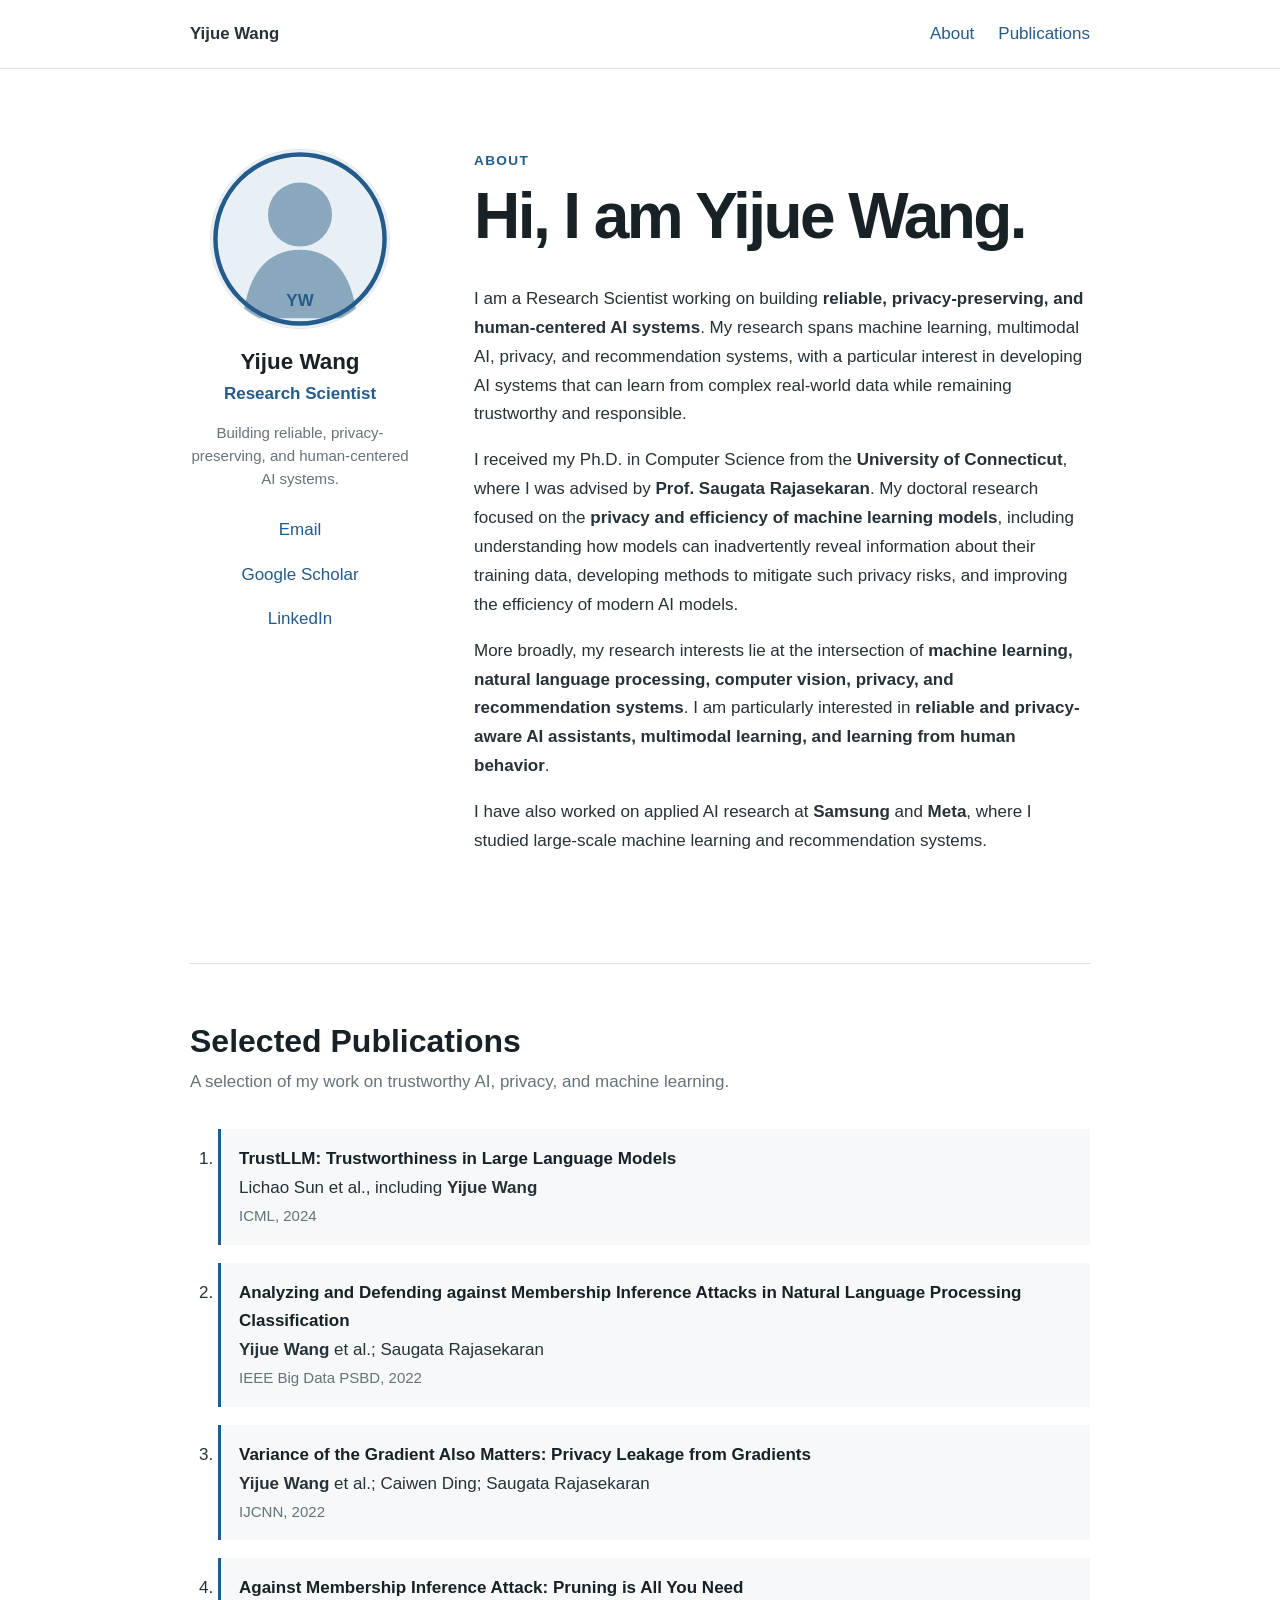
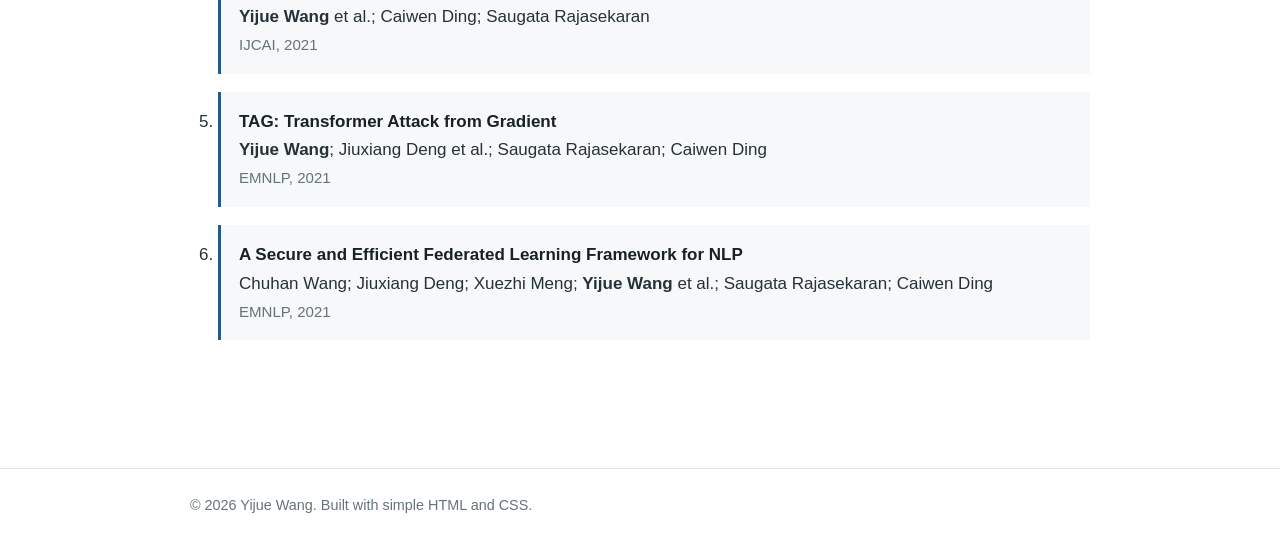
==== academic-personal-page/index.html @ f13781ad "Add files via upload" ====
<!DOCTYPE html>
<html lang="en">
<head>
  <meta charset="UTF-8">
  <meta name="viewport" content="width=device-width, initial-scale=1.0">
  <meta name="description" content="Yijue Wang - Research Scientist in reliable, privacy-preserving, and human-centered AI.">
  <title>Yijue Wang | Research Scientist</title>
  <link rel="stylesheet" href="style.css">
</head>
<body>
  <header class="site-header">
    <nav class="container" aria-label="Main navigation">
      <a class="site-name" href="#about">Yijue Wang</a>
      <div class="nav-links">
        <a href="#about">About</a>
        <a href="#publications">Publications</a>
      </div>
    </nav>
  </header>

  <main class="container">
    <section id="about" class="profile-layout">
      <aside class="profile-sidebar" aria-label="Profile information">
        <!-- Replace images/profile-placeholder.svg with your own photo file. -->
        <img
          class="profile-photo"
          src="images/profile-placeholder.svg"
          alt="Profile placeholder for Yijue Wang"
        >
        <h2 class="profile-name">Yijue Wang</h2>
        <p class="profile-role">Research Scientist</p>
        <p class="short-bio">
          Building reliable, privacy-preserving, and human-centered AI systems.
        </p>

        <div class="sidebar-links" aria-label="Profile links">
          <!-- Replace the two placeholder profile URLs below with your own. -->
          <a href="mailto:wyjstc@gmail.com">Email</a>
          <a href="https://scholar.google.com/" target="_blank" rel="noopener noreferrer">Google Scholar</a>
          <a href="https://www.linkedin.com/" target="_blank" rel="noopener noreferrer">LinkedIn</a>
        </div>
      </aside>

      <div class="about">
        <p class="eyebrow">About</p>
        <h1>Hi, I am Yijue Wang.</h1>

      <p>
        I am a Research Scientist working on building <strong>reliable,
        privacy-preserving, and human-centered AI systems</strong>. My research
        spans machine learning, multimodal AI, privacy, and recommendation
        systems, with a particular interest in developing AI systems that can
        learn from complex real-world data while remaining trustworthy and
        responsible.
      </p>

      <p>
        I received my Ph.D. in Computer Science from the
        <strong>University of Connecticut</strong>, where I was advised by
        <strong>Prof. Saugata Rajasekaran</strong>. My doctoral research focused
        on the <strong>privacy and efficiency of machine learning models</strong>,
        including understanding how models can inadvertently reveal information
        about their training data, developing methods to mitigate such privacy
        risks, and improving the efficiency of modern AI models.
      </p>

      <p>
        More broadly, my research interests lie at the intersection of
        <strong>machine learning, natural language processing, computer vision,
        privacy, and recommendation systems</strong>. I am particularly
        interested in <strong>reliable and privacy-aware AI assistants,
        multimodal learning, and learning from human behavior</strong>.
      </p>

      <p>
        I have also worked on applied AI research at <strong>Samsung</strong>
        and <strong>Meta</strong>, where I studied large-scale machine learning
        and recommendation systems.
      </p>

      </div>
    </section>

    <section id="publications" class="publications">
      <h2>Selected Publications</h2>
      <p class="section-intro">
        A selection of my work on trustworthy AI, privacy, and machine learning.
      </p>

      <ol class="publication-list">
        <li>
          <p class="paper-title">TrustLLM: Trustworthiness in Large Language Models</p>
          <p>Lichao Sun et al., including <strong>Yijue Wang</strong></p>
          <p class="venue">ICML, 2024</p>
        </li>
        <li>
          <p class="paper-title">Analyzing and Defending against Membership Inference Attacks in Natural Language Processing Classification</p>
          <p><strong>Yijue Wang</strong> et al.; Saugata Rajasekaran</p>
          <p class="venue">IEEE Big Data PSBD, 2022</p>
        </li>
        <li>
          <p class="paper-title">Variance of the Gradient Also Matters: Privacy Leakage from Gradients</p>
          <p><strong>Yijue Wang</strong> et al.; Caiwen Ding; Saugata Rajasekaran</p>
          <p class="venue">IJCNN, 2022</p>
        </li>
        <li>
          <p class="paper-title">Against Membership Inference Attack: Pruning is All You Need</p>
          <p><strong>Yijue Wang</strong> et al.; Caiwen Ding; Saugata Rajasekaran</p>
          <p class="venue">IJCAI, 2021</p>
        </li>
        <li>
          <p class="paper-title">TAG: Transformer Attack from Gradient</p>
          <p><strong>Yijue Wang</strong>; Jiuxiang Deng et al.; Saugata Rajasekaran; Caiwen Ding</p>
          <p class="venue">EMNLP, 2021</p>
        </li>
        <li>
          <p class="paper-title">A Secure and Efficient Federated Learning Framework for NLP</p>
          <p>Chuhan Wang; Jiuxiang Deng; Xuezhi Meng; <strong>Yijue Wang</strong> et al.; Saugata Rajasekaran; Caiwen Ding</p>
          <p class="venue">EMNLP, 2021</p>
        </li>
      </ol>
    </section>
  </main>

  <footer>
    <div class="container">
      <p>&copy; 2026 Yijue Wang. Built with simple HTML and CSS.</p>
    </div>
  </footer>
</body>
</html>
---- academic-personal-page/style.css ----
:root {
  --background: #ffffff;
  --text: #263238;
  --muted: #65737a;
  --accent: #245b8a;
  --line: #dce3e7;
  --soft-background: #f6f8f9;
}

* {
  box-sizing: border-box;
}

html {
  scroll-behavior: smooth;
}

body {
  margin: 0;
  background: var(--background);
  color: var(--text);
  font-family: Arial, Helvetica, sans-serif;
  font-size: 17px;
  line-height: 1.7;
}

.container {
  width: min(900px, calc(100% - 40px));
  margin: 0 auto;
}

.site-header {
  position: sticky;
  top: 0;
  z-index: 10;
  background: rgba(255, 255, 255, 0.96);
  border-bottom: 1px solid var(--line);
}

nav {
  display: flex;
  align-items: center;
  justify-content: space-between;
  min-height: 68px;
}

a {
  color: var(--accent);
  text-decoration: none;
}

a:hover,
a:focus {
  text-decoration: underline;
}

.site-name {
  color: var(--text);
  font-size: 1.05rem;
  font-weight: 700;
}

.nav-links {
  display: flex;
  gap: 24px;
}

main {
  padding: 80px 0 40px;
}

section {
  scroll-margin-top: 95px;
}

.profile-layout {
  display: grid;
  grid-template-columns: 220px minmax(0, 1fr);
  gap: 64px;
  align-items: start;
}

.profile-sidebar {
  position: sticky;
  top: 105px;
  text-align: center;
}

.profile-photo {
  display: block;
  width: 180px;
  height: 180px;
  margin: 0 auto 20px;
  object-fit: cover;
  border: 1px solid var(--line);
  border-radius: 50%;
}

.profile-name {
  margin: 0;
  font-size: 1.4rem;
}

.profile-role {
  margin: 4px 0 12px;
  color: var(--accent);
  font-weight: 700;
}

.short-bio {
  margin: 0;
  color: var(--muted);
  font-size: 0.94rem;
  line-height: 1.55;
}

.sidebar-links {
  display: flex;
  flex-direction: column;
  gap: 6px;
  margin-top: 20px;
}

.sidebar-links a {
  padding: 5px;
}

.about {
  min-width: 0;
}

.eyebrow {
  margin: 0 0 6px;
  color: var(--accent);
  font-size: 0.85rem;
  font-weight: 700;
  letter-spacing: 0.1em;
  text-transform: uppercase;
}

h1,
h2 {
  color: #172126;
  line-height: 1.2;
}

h1 {
  margin: 0 0 30px;
  font-size: clamp(2.2rem, 7vw, 4rem);
  letter-spacing: -0.04em;
}

h2 {
  margin: 0;
  font-size: 2rem;
}

.publications {
  margin-top: 90px;
  padding-top: 58px;
  border-top: 1px solid var(--line);
}

.section-intro {
  margin: 8px 0 32px;
  color: var(--muted);
}

.publication-list {
  margin: 0;
  padding-left: 28px;
}

.publication-list li {
  margin-bottom: 18px;
  padding: 16px 18px;
  background: var(--soft-background);
  border-left: 3px solid var(--accent);
}

.publication-list p {
  margin: 0;
}

.paper-title {
  color: #172126;
  font-weight: 700;
}

.venue {
  color: var(--muted);
  font-size: 0.94rem;
}

footer {
  margin-top: 70px;
  padding: 24px 0;
  color: var(--muted);
  font-size: 0.9rem;
  border-top: 1px solid var(--line);
}

footer p {
  margin: 0;
}

@media (max-width: 600px) {
  body {
    font-size: 16px;
  }

  nav {
    align-items: flex-start;
    flex-direction: column;
    justify-content: center;
    gap: 2px;
    padding: 10px 0;
  }

  .nav-links {
    gap: 18px;
  }

  main {
    padding-top: 55px;
  }

  .profile-layout {
    grid-template-columns: 1fr;
    gap: 48px;
  }

  .profile-sidebar {
    position: static;
  }

  .sidebar-links {
    flex-direction: row;
    flex-wrap: wrap;
    justify-content: center;
    gap: 12px;
  }
}
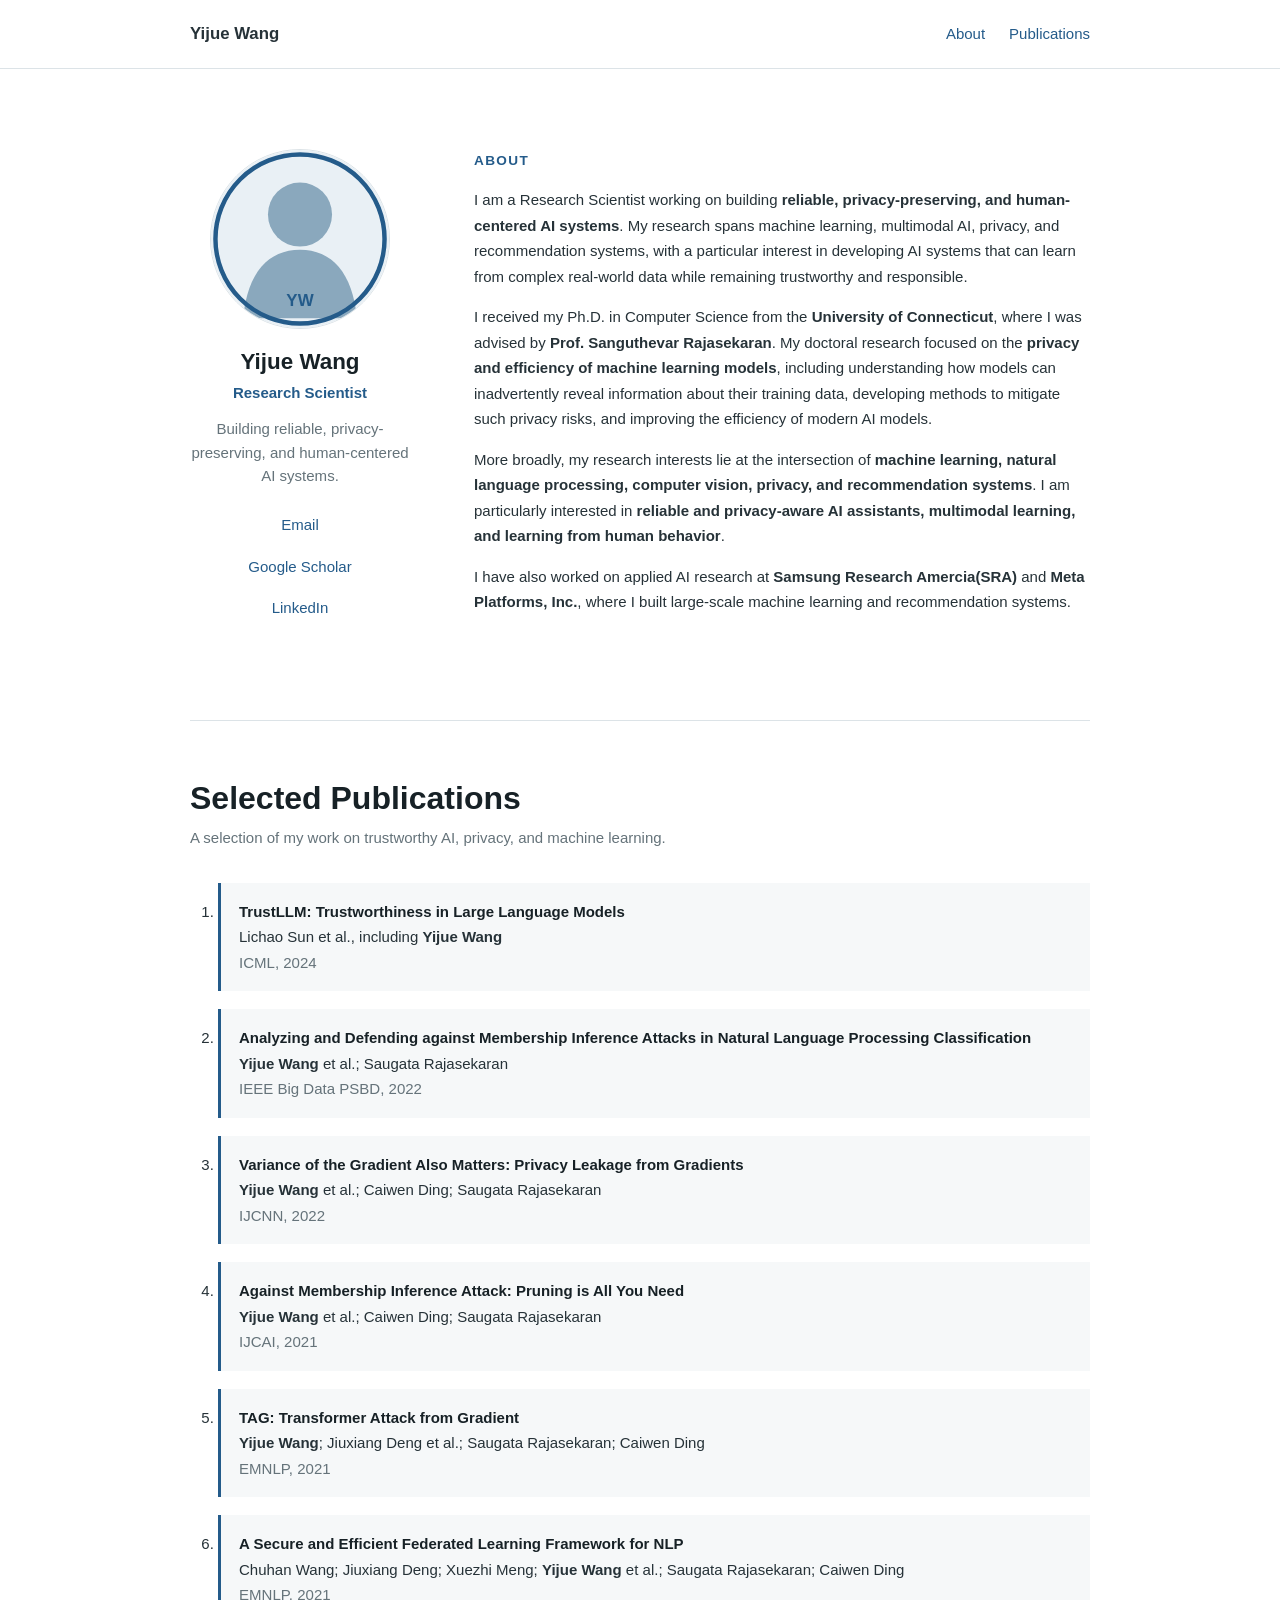
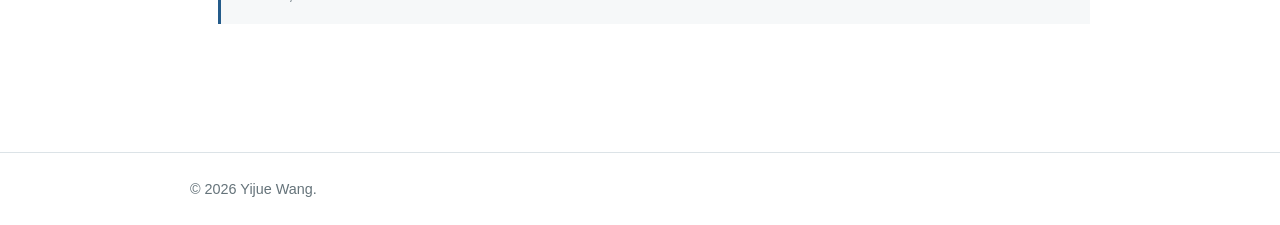
==== commit eb864493: "#" ====
--- a/academic-personal-page/index.html
+++ b/academic-personal-page/index.html
@@ -43,7 +43,6 @@
 
       <div class="about">
         <p class="eyebrow">About</p>
-        <h1>Hi, I am Yijue Wang.</h1>
 
       <p>
         I am a Research Scientist working on building <strong>reliable,
@@ -57,7 +56,7 @@
       <p>
         I received my Ph.D. in Computer Science from the
         <strong>University of Connecticut</strong>, where I was advised by
-        <strong>Prof. Saugata Rajasekaran</strong>. My doctoral research focused
+        <strong>Prof. Sanguthevar Rajasekaran</strong>. My doctoral research focused
         on the <strong>privacy and efficiency of machine learning models</strong>,
         including understanding how models can inadvertently reveal information
         about their training data, developing methods to mitigate such privacy
@@ -73,8 +72,8 @@
       </p>
 
       <p>
-        I have also worked on applied AI research at <strong>Samsung</strong>
-        and <strong>Meta</strong>, where I studied large-scale machine learning
+        I have also worked on applied AI research at <strong>Samsung Research Amercia(SRA)</strong>
+        and <strong>Meta Platforms, Inc.</strong>, where I built large-scale machine learning
         and recommendation systems.
       </p>
 
@@ -124,7 +123,7 @@
 
   <footer>
     <div class="container">
-      <p>&copy; 2026 Yijue Wang. Built with simple HTML and CSS.</p>
+      <p>&copy; 2026 Yijue Wang.</p>
     </div>
   </footer>
 </body>
--- a/academic-personal-page/style.css
+++ b/academic-personal-page/style.css
@@ -20,7 +20,7 @@
   background: var(--background);
   color: var(--text);
   font-family: Arial, Helvetica, sans-serif;
-  font-size: 17px;
+  font-size: 15px;
   line-height: 1.7;
 }
 
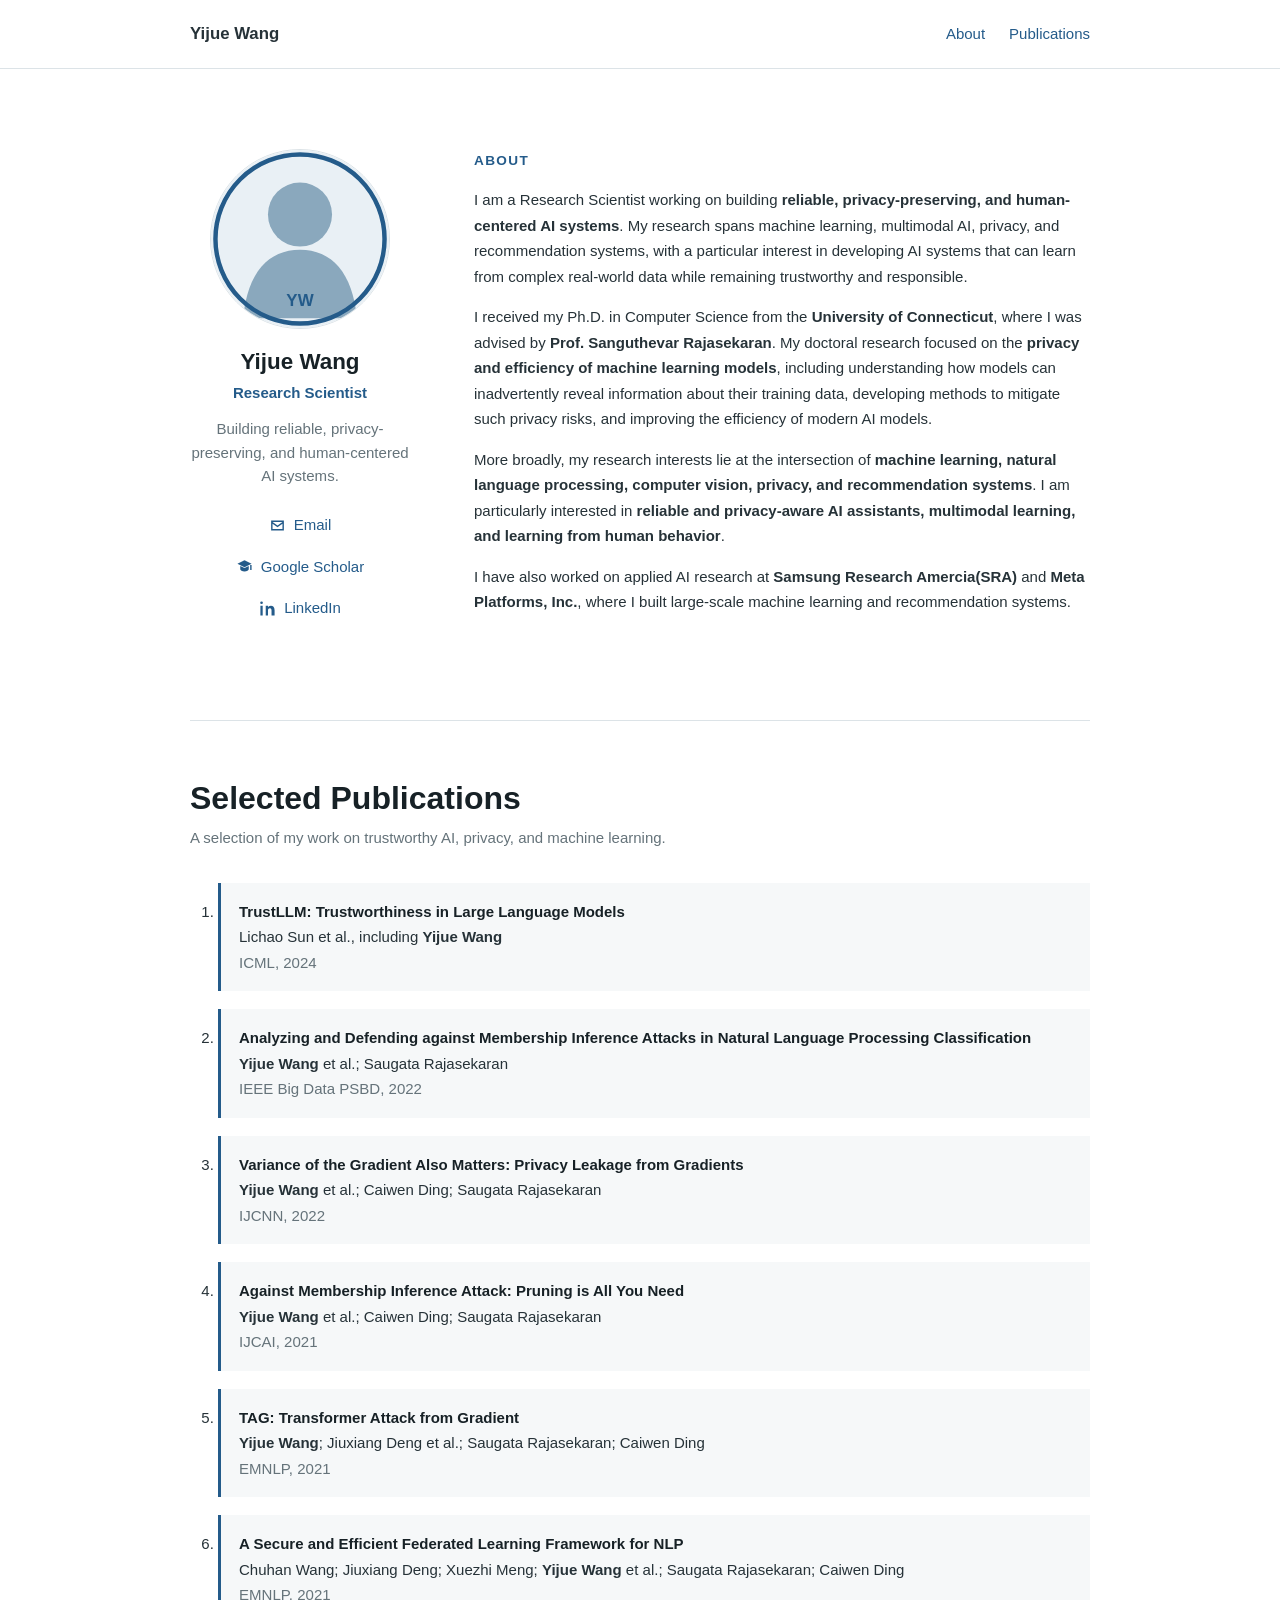
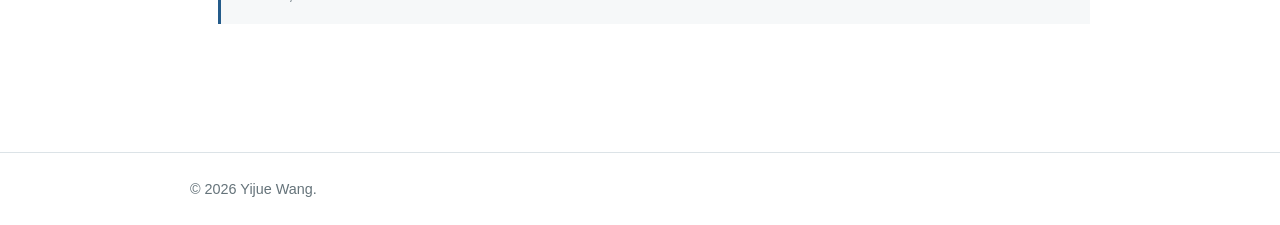
==== commit ee9ce7c5: "update the icon" ====
--- a/academic-personal-page/index.html
+++ b/academic-personal-page/index.html
@@ -35,9 +35,24 @@
 
         <div class="sidebar-links" aria-label="Profile links">
           <!-- Replace the two placeholder profile URLs below with your own. -->
-          <a href="mailto:wyjstc@gmail.com">Email</a>
-          <a href="https://scholar.google.com/" target="_blank" rel="noopener noreferrer">Google Scholar</a>
-          <a href="https://www.linkedin.com/" target="_blank" rel="noopener noreferrer">LinkedIn</a>
+          <a href="mailto:wyjstc@gmail.com">
+            <svg class="link-icon" viewBox="0 0 24 24" aria-hidden="true">
+              <path d="M3 5h18v14H3V5Zm9 7 7-5H5l7 5Zm0 2.4L5 9.5V17h14V9.5l-7 4.9Z"/>
+            </svg>
+            <span>Email</span>
+          </a>
+          <a href="https://scholar.google.com/" target="_blank" rel="noopener noreferrer">
+            <svg class="link-icon" viewBox="0 0 24 24" aria-hidden="true">
+              <path d="m12 3 10 5-10 5L2 8l10-5Zm-6 8.2 6 3 6-3V16c0 1.7-2.7 3-6 3s-6-1.3-6-3v-4.8ZM20 10h2v7h-2v-7Z"/>
+            </svg>
+            <span>Google Scholar</span>
+          </a>
+          <a href="https://www.linkedin.com/" target="_blank" rel="noopener noreferrer">
+            <svg class="link-icon" viewBox="0 0 24 24" aria-hidden="true">
+              <path d="M5.2 8.1H2V22h3.2V8.1ZM3.6 2A1.9 1.9 0 1 0 3.6 5.8 1.9 1.9 0 0 0 3.6 2ZM22 14.3c0-4.2-2.2-6.2-5.2-6.2-2.4 0-3.5 1.3-4.1 2.2V8.1H9.5V22h3.2v-6.9c0-1.8.4-3.6 2.7-3.6 2.3 0 2.3 2.1 2.3 3.7V22H22v-7.7Z"/>
+            </svg>
+            <span>LinkedIn</span>
+          </a>
         </div>
       </aside>
 
--- a/academic-personal-page/style.css
+++ b/academic-personal-page/style.css
@@ -122,7 +122,18 @@
 }
 
 .sidebar-links a {
+  display: inline-flex;
+  align-items: center;
+  justify-content: center;
+  gap: 8px;
   padding: 5px;
+}
+
+.link-icon {
+  flex: 0 0 auto;
+  width: 17px;
+  height: 17px;
+  fill: currentColor;
 }
 
 .about {
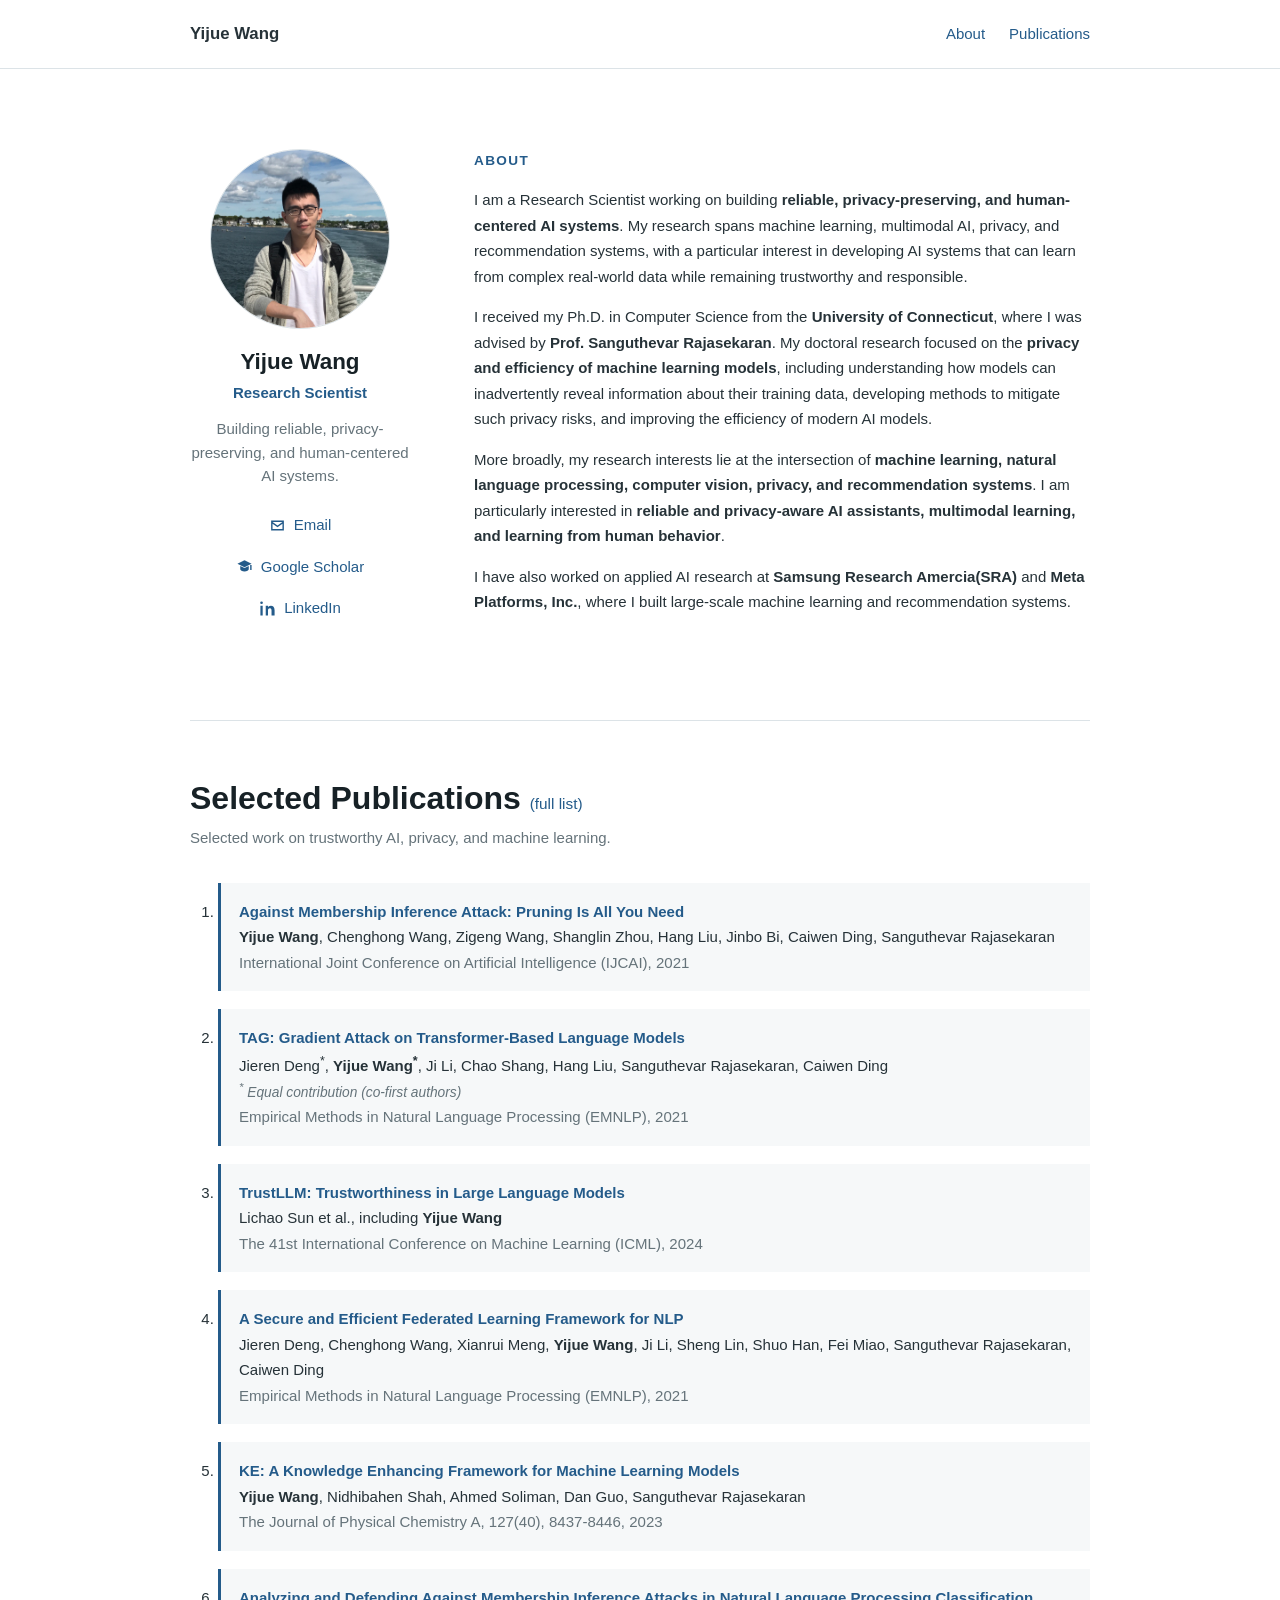
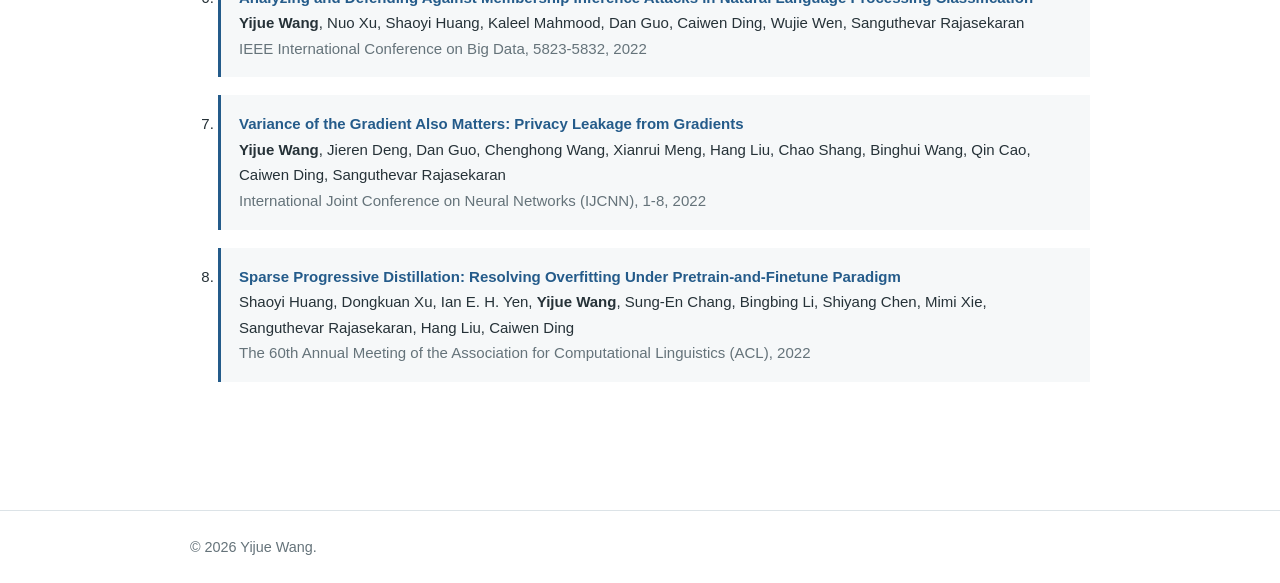
==== commit 080a7f1a: "update image and paper list" ====
--- a/academic-personal-page/index.html
+++ b/academic-personal-page/index.html
@@ -21,11 +21,10 @@
   <main class="container">
     <section id="about" class="profile-layout">
       <aside class="profile-sidebar" aria-label="Profile information">
-        <!-- Replace images/profile-placeholder.svg with your own photo file. -->
         <img
           class="profile-photo"
-          src="images/profile-placeholder.svg"
-          alt="Profile placeholder for Yijue Wang"
+          src="images/yijue-wang.jpg"
+          alt="Portrait of Yijue Wang"
         >
         <h2 class="profile-name">Yijue Wang</h2>
         <p class="profile-role">Research Scientist</p>
@@ -41,7 +40,7 @@
             </svg>
             <span>Email</span>
           </a>
-          <a href="https://scholar.google.com/" target="_blank" rel="noopener noreferrer">
+          <a href="https://scholar.google.com/citations?user=KLMq8UkAAAAJ&amp;hl=en" target="_blank" rel="noopener noreferrer">
             <svg class="link-icon" viewBox="0 0 24 24" aria-hidden="true">
               <path d="m12 3 10 5-10 5L2 8l10-5Zm-6 8.2 6 3 6-3V16c0 1.7-2.7 3-6 3s-6-1.3-6-3v-4.8ZM20 10h2v7h-2v-7Z"/>
             </svg>
@@ -96,41 +95,56 @@
     </section>
 
     <section id="publications" class="publications">
-      <h2>Selected Publications</h2>
-      <p class="section-intro">
-        A selection of my work on trustworthy AI, privacy, and machine learning.
-      </p>
+      <h2>
+        Selected Publications
+        <a class="full-list-link" href="https://scholar.google.com/citations?user=KLMq8UkAAAAJ&amp;hl=en" target="_blank" rel="noopener noreferrer">(full list)</a>
+      </h2>
+      <p class="section-intro">Selected work on trustworthy AI, privacy, and machine learning.</p>
 
       <ol class="publication-list">
+        <!-- Top-venue papers, prioritizing first/co-first authorship. -->
         <li>
-          <p class="paper-title">TrustLLM: Trustworthiness in Large Language Models</p>
-          <p>Lichao Sun et al., including <strong>Yijue Wang</strong></p>
-          <p class="venue">ICML, 2024</p>
+          <p class="paper-title"><a href="https://scholar.google.com/citations?view_op=view_citation&amp;hl=en&amp;user=KLMq8UkAAAAJ&amp;citation_for_view=KLMq8UkAAAAJ:9yKSN-GCB0IC" target="_blank" rel="noopener noreferrer">Against Membership Inference Attack: Pruning Is All You Need</a></p>
+          <p><strong>Yijue Wang</strong>, Chenghong Wang, Zigeng Wang, Shanglin Zhou, Hang Liu, Jinbo Bi, Caiwen Ding, Sanguthevar Rajasekaran</p>
+          <p class="venue">International Joint Conference on Artificial Intelligence (IJCAI), 2021</p>
         </li>
         <li>
-          <p class="paper-title">Analyzing and Defending against Membership Inference Attacks in Natural Language Processing Classification</p>
-          <p><strong>Yijue Wang</strong> et al.; Saugata Rajasekaran</p>
-          <p class="venue">IEEE Big Data PSBD, 2022</p>
+          <p class="paper-title"><a href="https://scholar.google.com/citations?view_op=view_citation&amp;hl=en&amp;user=KLMq8UkAAAAJ&amp;citation_for_view=KLMq8UkAAAAJ:YsMSGLbcyi4C" target="_blank" rel="noopener noreferrer">TAG: Gradient Attack on Transformer-Based Language Models</a></p>
+          <p>Jieren Deng<sup>*</sup>, <strong>Yijue Wang<sup>*</sup></strong>, Ji Li, Chao Shang, Hang Liu, Sanguthevar Rajasekaran, Caiwen Ding</p>
+          <p class="author-note"><sup>*</sup> Equal contribution (co-first authors)</p>
+          <p class="venue">Empirical Methods in Natural Language Processing (EMNLP), 2021</p>
         </li>
         <li>
-          <p class="paper-title">Variance of the Gradient Also Matters: Privacy Leakage from Gradients</p>
-          <p><strong>Yijue Wang</strong> et al.; Caiwen Ding; Saugata Rajasekaran</p>
-          <p class="venue">IJCNN, 2022</p>
+          <p class="paper-title"><a href="https://scholar.google.com/citations?view_op=view_citation&amp;hl=en&amp;user=KLMq8UkAAAAJ&amp;citation_for_view=KLMq8UkAAAAJ:eQOLeE2rZwMC" target="_blank" rel="noopener noreferrer">TrustLLM: Trustworthiness in Large Language Models</a></p>
+          <p>Lichao Sun et al., including <strong>Yijue Wang</strong></p>
+          <p class="venue">The 41st International Conference on Machine Learning (ICML), 2024</p>
         </li>
         <li>
-          <p class="paper-title">Against Membership Inference Attack: Pruning is All You Need</p>
-          <p><strong>Yijue Wang</strong> et al.; Caiwen Ding; Saugata Rajasekaran</p>
-          <p class="venue">IJCAI, 2021</p>
+          <p class="paper-title"><a href="https://scholar.google.com/citations?view_op=view_citation&amp;hl=en&amp;user=KLMq8UkAAAAJ&amp;citation_for_view=KLMq8UkAAAAJ:2osOgNQ5qMEC" target="_blank" rel="noopener noreferrer">A Secure and Efficient Federated Learning Framework for NLP</a></p>
+          <p>Jieren Deng, Chenghong Wang, Xianrui Meng, <strong>Yijue Wang</strong>, Ji Li, Sheng Lin, Shuo Han, Fei Miao, Sanguthevar Rajasekaran, Caiwen Ding</p>
+          <p class="venue">Empirical Methods in Natural Language Processing (EMNLP), 2021</p>
+        </li>
+        <!-- Additional first-author papers. -->
+        <li>
+          <p class="paper-title"><a href="https://scholar.google.com/citations?view_op=view_citation&amp;hl=en&amp;user=KLMq8UkAAAAJ&amp;citation_for_view=KLMq8UkAAAAJ:LkGwnXOMwfcC" target="_blank" rel="noopener noreferrer">KE: A Knowledge Enhancing Framework for Machine Learning Models</a></p>
+          <p><strong>Yijue Wang</strong>, Nidhibahen Shah, Ahmed Soliman, Dan Guo, Sanguthevar Rajasekaran</p>
+          <p class="venue">The Journal of Physical Chemistry A, 127(40), 8437-8446, 2023</p>
         </li>
         <li>
-          <p class="paper-title">TAG: Transformer Attack from Gradient</p>
-          <p><strong>Yijue Wang</strong>; Jiuxiang Deng et al.; Saugata Rajasekaran; Caiwen Ding</p>
-          <p class="venue">EMNLP, 2021</p>
+          <p class="paper-title"><a href="https://scholar.google.com/citations?view_op=view_citation&amp;hl=en&amp;user=KLMq8UkAAAAJ&amp;citation_for_view=KLMq8UkAAAAJ:qjMakFHDy7sC" target="_blank" rel="noopener noreferrer">Analyzing and Defending Against Membership Inference Attacks in Natural Language Processing Classification</a></p>
+          <p><strong>Yijue Wang</strong>, Nuo Xu, Shaoyi Huang, Kaleel Mahmood, Dan Guo, Caiwen Ding, Wujie Wen, Sanguthevar Rajasekaran</p>
+          <p class="venue">IEEE International Conference on Big Data, 5823-5832, 2022</p>
         </li>
         <li>
-          <p class="paper-title">A Secure and Efficient Federated Learning Framework for NLP</p>
-          <p>Chuhan Wang; Jiuxiang Deng; Xuezhi Meng; <strong>Yijue Wang</strong> et al.; Saugata Rajasekaran; Caiwen Ding</p>
-          <p class="venue">EMNLP, 2021</p>
+          <p class="paper-title"><a href="https://scholar.google.com/citations?view_op=view_citation&amp;hl=en&amp;user=KLMq8UkAAAAJ&amp;citation_for_view=KLMq8UkAAAAJ:zYLM7Y9cAGgC" target="_blank" rel="noopener noreferrer">Variance of the Gradient Also Matters: Privacy Leakage from Gradients</a></p>
+          <p><strong>Yijue Wang</strong>, Jieren Deng, Dan Guo, Chenghong Wang, Xianrui Meng, Hang Liu, Chao Shang, Binghui Wang, Qin Cao, Caiwen Ding, Sanguthevar Rajasekaran</p>
+          <p class="venue">International Joint Conference on Neural Networks (IJCNN), 1-8, 2022</p>
+        </li>
+        <!-- Additional selected paper. -->
+        <li>
+          <p class="paper-title"><a href="https://scholar.google.com/citations?view_op=view_citation&amp;hl=en&amp;user=KLMq8UkAAAAJ&amp;citation_for_view=KLMq8UkAAAAJ:Tyk-4Ss8FVUC" target="_blank" rel="noopener noreferrer">Sparse Progressive Distillation: Resolving Overfitting Under Pretrain-and-Finetune Paradigm</a></p>
+          <p>Shaoyi Huang, Dongkuan Xu, Ian E. H. Yen, <strong>Yijue Wang</strong>, Sung-En Chang, Bingbing Li, Shiyang Chen, Mimi Xie, Sanguthevar Rajasekaran, Hang Liu, Caiwen Ding</p>
+          <p class="venue">The 60th Annual Meeting of the Association for Computational Linguistics (ACL), 2022</p>
         </li>
       </ol>
     </section>
--- a/academic-personal-page/style.css
+++ b/academic-personal-page/style.css
@@ -166,6 +166,12 @@
   font-size: 2rem;
 }
 
+.full-list-link {
+  font-size: 0.48em;
+  font-weight: 400;
+  white-space: nowrap;
+}
+
 .publications {
   margin-top: 90px;
   padding-top: 58px;
@@ -201,6 +207,12 @@
 .venue {
   color: var(--muted);
   font-size: 0.94rem;
+}
+
+.author-note {
+  color: var(--muted);
+  font-size: 0.86rem;
+  font-style: italic;
 }
 
 footer {
